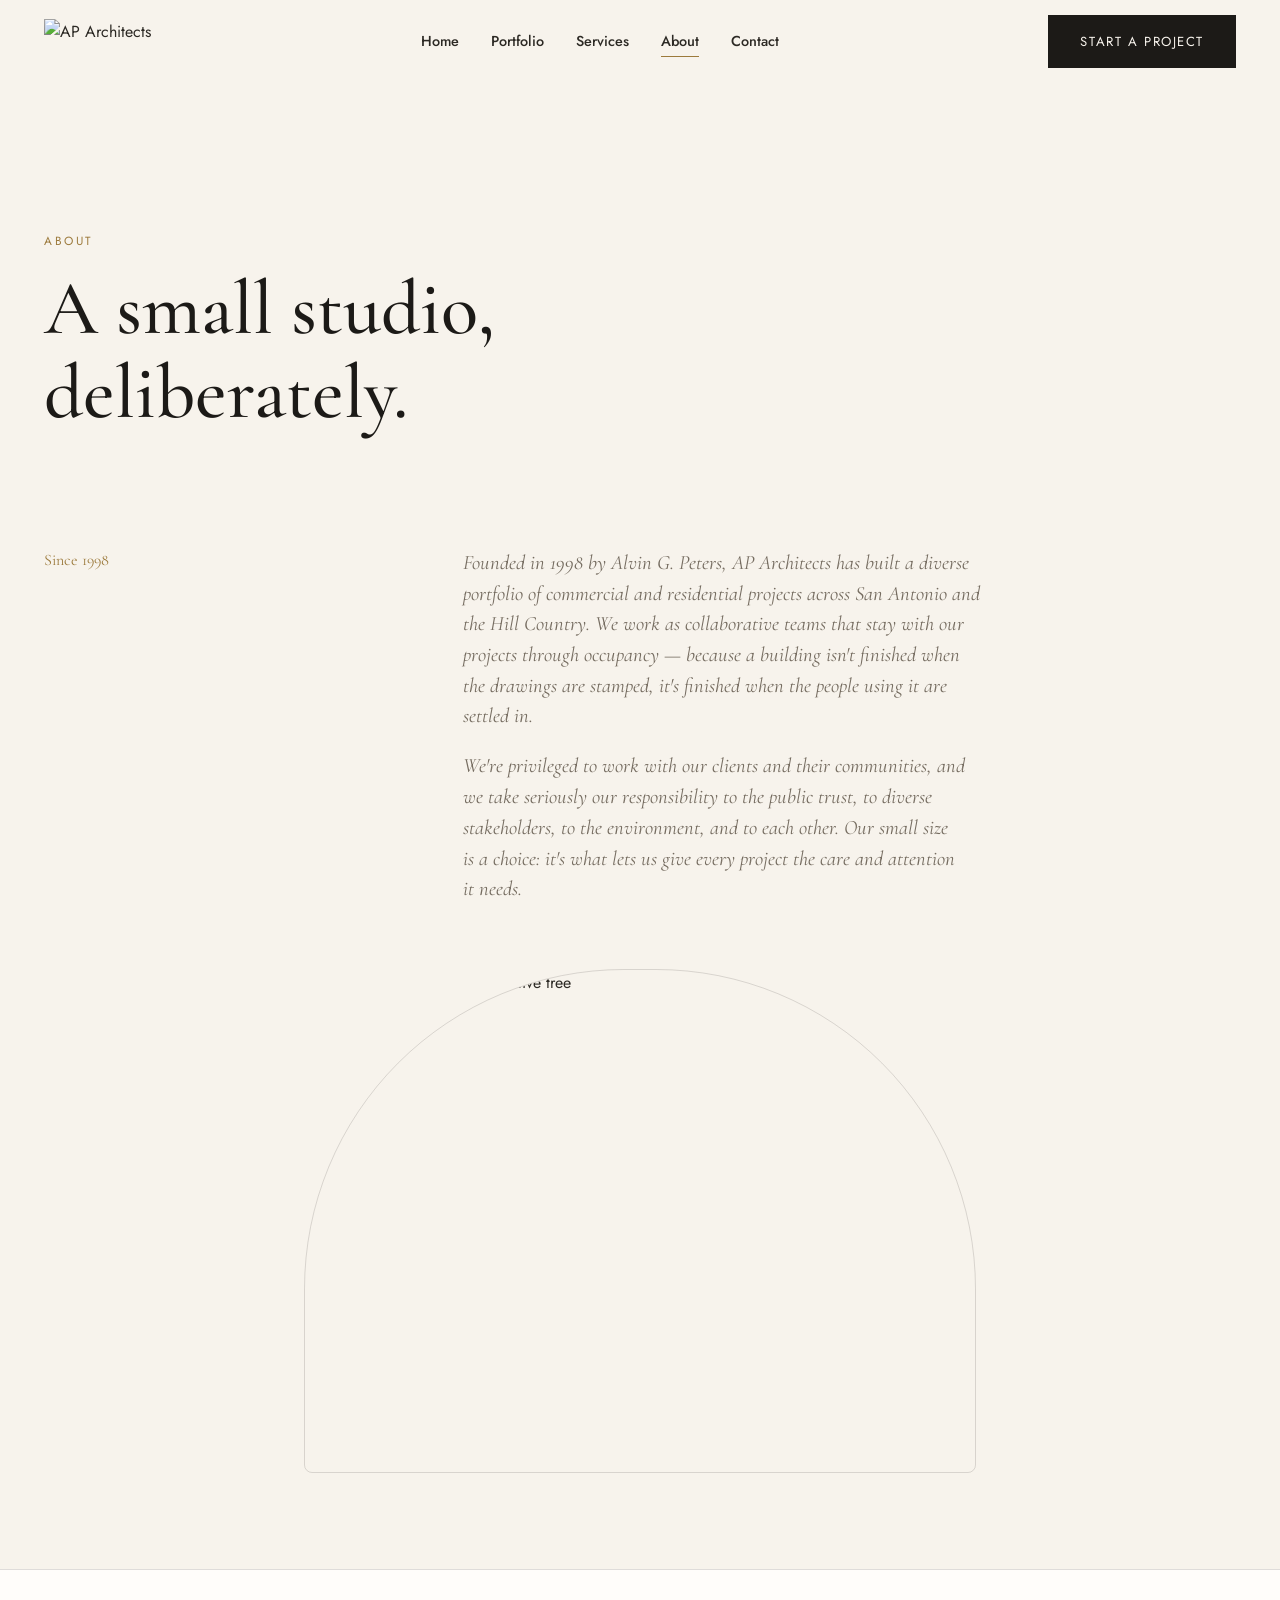
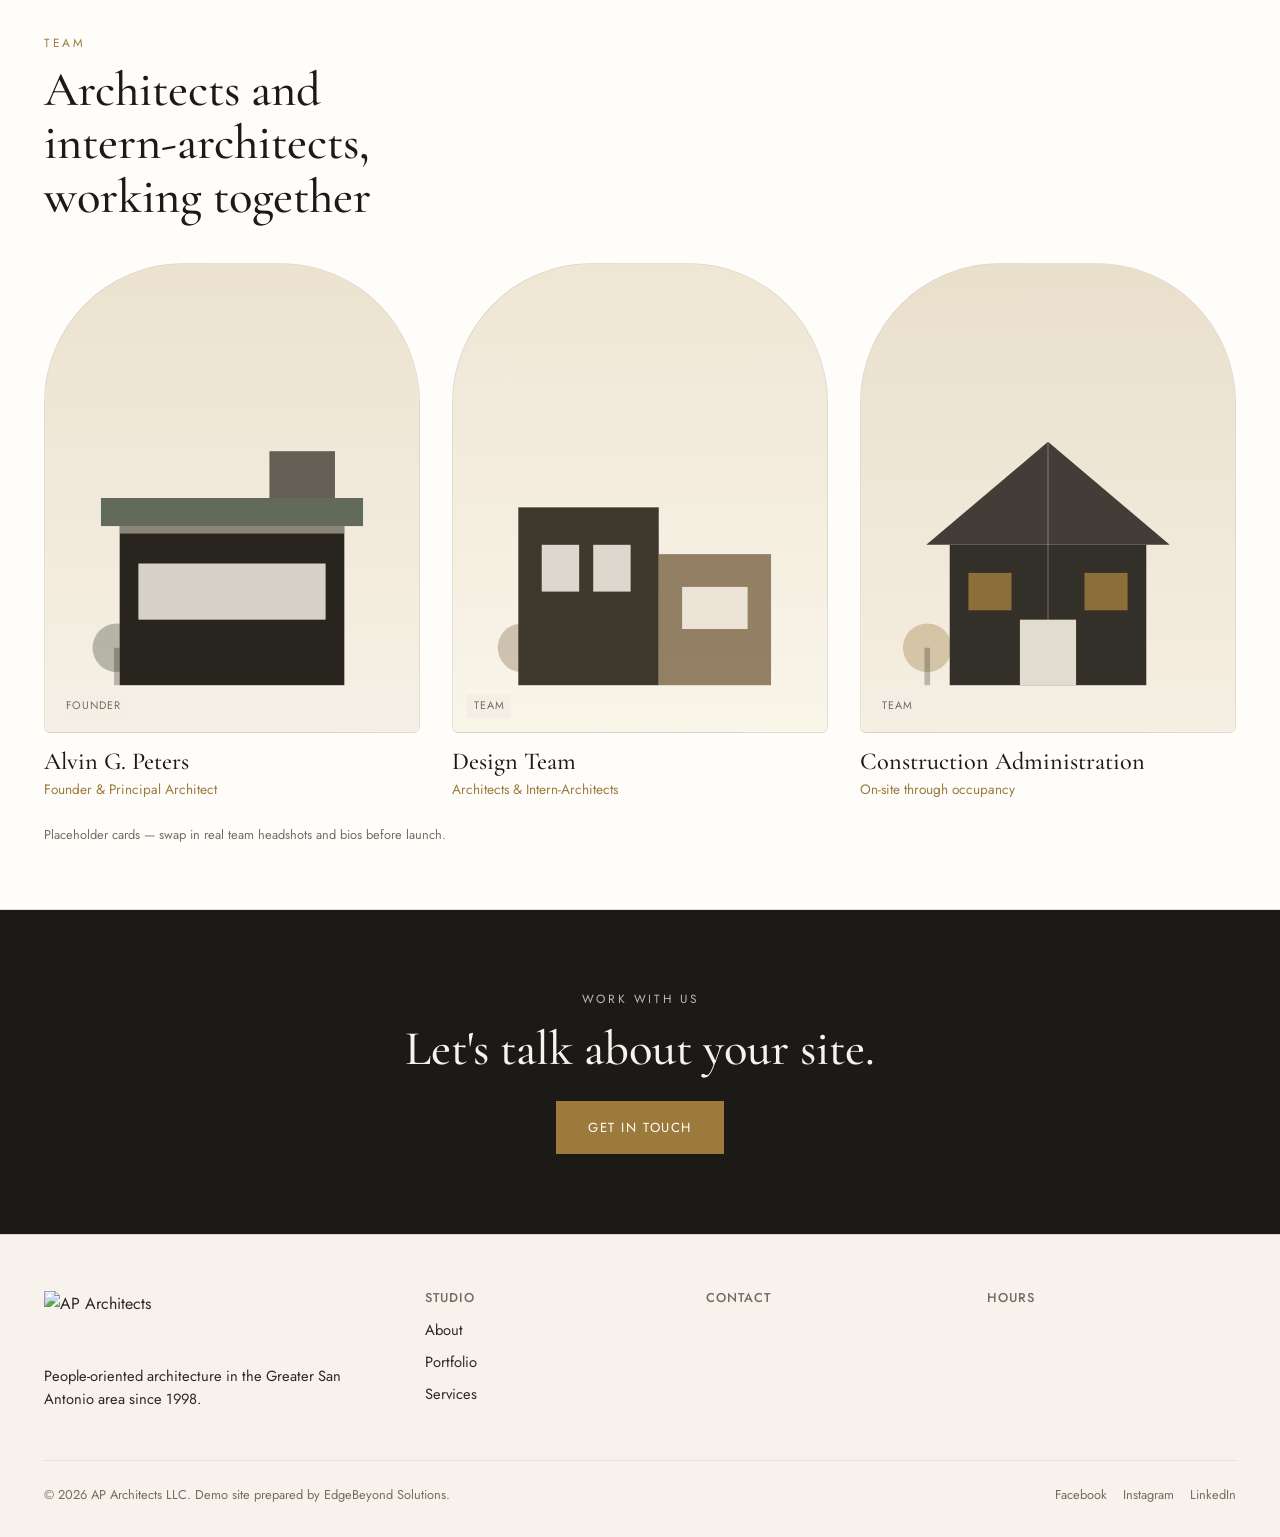
==== about.html @ 7e01f6bd "Add files via upload" ====
<!doctype html>
<html lang="en">
<head>
<meta charset="utf-8">
<title>About | AP Architects</title>
<meta name="description" content="Founded in 1998 by Alvin G. Peters, AP Architects is a small, people-oriented architecture firm serving San Antonio and the Texas Hill Country.">
<meta name="viewport" content="width=device-width, initial-scale=1">
<link rel="canonical" href="https://aparchitects-demo.example/about.html">
<meta property="og:type" content="website">
<meta property="og:site_name" content="AP Architects">
<meta property="og:title" content="About | AP Architects">
<meta property="og:description" content="Founded in 1998 by Alvin G. Peters — a small, people-oriented architecture firm in San Antonio, TX.">
<meta property="og:image" content="assets/img/og-cover.webp">
<meta name="twitter:card" content="summary_large_image">
<meta name="robots" content="index, follow, max-image-preview:large">
<link rel="icon" href="assets/favicon-32.png" type="image/png">
<link rel="manifest" href="assets/site.webmanifest">
<link rel="preconnect" href="https://fonts.googleapis.com">
<link rel="preconnect" href="https://fonts.gstatic.com" crossorigin>
<link rel="stylesheet" href="https://fonts.googleapis.com/css2?family=Cormorant+Garamond:ital,wght@0,400;0,500;0,600;1,400;1,500&family=Jost:wght@300;400;500&display=swap">
<link rel="stylesheet" href="styles.css?v=20260827">
</head>
<body>
<a class="skip-link" href="#main">Skip to content</a>

<header class="nav">
  <div class="container">
    <a class="nav-brand" href="index.html"><img src="assets/img/logo-nav.webp" alt="AP Architects" class="brand-logo"></a>
    <nav class="nav-links" aria-label="Primary">
      <a href="index.html">Home</a>
      <a href="portfolio.html">Portfolio</a>
      <a href="services.html">Services</a>
      <a href="about.html" aria-current="page">About</a>
      <a href="contact.html">Contact</a>
    </nav>
    <a class="btn btn-primary nav-cta" href="contact.html">Start a project</a>
    <button class="nav-toggle" aria-label="Menu" aria-expanded="false"><span></span><span></span><span></span></button>
  </div>
</header>
<div class="mobile-menu">
  <a href="index.html">Home</a>
  <a href="portfolio.html">Portfolio</a>
  <a href="services.html">Services</a>
  <a href="about.html">About</a>
  <a href="contact.html">Contact</a>
</div>

<main id="main">
  <section class="page-header">
    <div class="container">
      <p class="eyebrow reveal">About</p>
      <h1 class="reveal" style="margin-top:.6rem; max-width:18ch;">A small studio, deliberately.</h1>
    </div>
  </section>

  <section class="section-tight">
    <div class="container">
      <div class="manifesto">
        <p class="manifesto-num reveal">Since 1998</p>
        <div class="reveal">
          <p class="lede">Founded in 1998 by Alvin G. Peters, AP Architects has built a diverse portfolio of commercial and residential projects across San Antonio and the Hill Country. We work as collaborative teams that stay with our projects through occupancy — because a building isn't finished when the drawings are stamped, it's finished when the people using it are settled in.</p>
          <p class="lede" style="margin-top:1.2rem;">We're privileged to work with our clients and their communities, and we take seriously our responsibility to the public trust, to diverse stakeholders, to the environment, and to each other. Our small size is a choice: it's what lets us give every project the care and attention it needs.</p>
        </div>
      </div>
    </div>
  </section>

  <section class="arch-band reveal">
    <img src="assets/img/photos/olive-window.webp" alt="Arched window framing an olive tree" loading="lazy">
  </section>

  <section class="section-tight" style="background:var(--paper); border-top:1px solid var(--line); border-bottom:1px solid var(--line);">
    <div class="container">
      <p class="eyebrow reveal">Team</p>
      <h2 class="reveal" style="margin-top:.6rem; margin-bottom:2.5rem; max-width:20ch;">Architects and intern-architects, working together</h2>
      <div class="team-grid">
        <div class="team-card reveal">
          <div class="art-block" data-art="1" data-art-tag="Founder"></div>
          <h3>Alvin G. Peters</h3>
          <p class="role">Founder &amp; Principal Architect</p>
        </div>
        <div class="team-card reveal">
          <div class="art-block" data-art="2" data-art-tag="Team"></div>
          <h3>Design Team</h3>
          <p class="role">Architects &amp; Intern-Architects</p>
        </div>
        <div class="team-card reveal">
          <div class="art-block" data-art="3" data-art-tag="Team"></div>
          <h3>Construction Administration</h3>
          <p class="role">On-site through occupancy</p>
        </div>
      </div>
      <p class="form-note" style="margin-top:1.5rem;">Placeholder cards — swap in real team headshots and bios before launch.</p>
    </div>
  </section>

  <section class="cta-band">
    <div class="container">
      <p class="eyebrow reveal" style="color:var(--bg); opacity:.75;">Work with us</p>
      <h2 class="reveal" style="margin:.8rem auto 1.6rem; max-width:22ch;">Let's talk about your site.</h2>
      <a class="btn btn-primary reveal" href="contact.html">Get in touch</a>
    </div>
  </section>
</main>

<footer class="footer">
  <div class="container">
    <div class="footer-grid">
      <div class="footer-col">
        <div class="footer-brand"><img src="assets/img/logo.webp" alt="AP Architects" class="footer-logo"></div>
        <p>People-oriented architecture in the Greater San Antonio area since 1998.</p>
      </div>
      <div class="footer-col">
        <h4>Studio</h4>
        <a href="about.html">About</a>
        <a href="portfolio.html">Portfolio</a>
        <a href="services.html">Services</a>
      </div>
      <div class="footer-col">
        <h4>Contact</h4>
        <a data-brand-phone href="tel:"></a>
        <a data-brand-email href="mailto:"></a>
        <p data-brand-address></p>
      </div>
      <div class="footer-col">
        <h4>Hours</h4>
        <p data-brand-hours></p>
      </div>
    </div>
    <div class="footer-bottom">
      <span>© 2026 AP Architects LLC. Demo site prepared by EdgeBeyond Solutions.</span>
      <div class="footer-social">
        <a href="https://www.facebook.com/profile.php?id=61563874262876" target="_blank" rel="noopener">Facebook</a>
        <a href="https://www.instagram.com/ap_architects_sa/" target="_blank" rel="noopener">Instagram</a>
        <a href="https://www.linkedin.com/in/alvinpeters/" target="_blank" rel="noopener">LinkedIn</a>
      </div>
    </div>
  </div>
</footer>

<script defer src="lib/gsap.min.js"></script>
<script defer src="lib/ScrollTrigger.min.js"></script>
<script defer src="lib/manifest.js"></script>
<script defer src="main.js?v=20260827"></script>
</body>
</html>
---- styles.css ----
/* =============================================================
   AP Architects — styles.css
   Archetype: Editorial Light Cream (adapted for architecture)
   1. Tokens
   ============================================================= */
:root {
  --bg:        #f7f3ec;
  --bg-2:      #ece3d3;
  --paper:     #fffdfa;
  --ink:       #1c1a17;
  --ink-soft:  #2c2924;
  --ink-mute:  #756c60;
  --accent:    #9c7a3c;
  --accent-2:  #3f4a3a;
  --line:      rgba(28,26,23,0.14);
  --line-soft: rgba(28,26,23,0.08);

  --serif: "Cormorant Garamond", "Times New Roman", serif;
  --sans:  "Jost", -apple-system, BlinkMacSystemFont, sans-serif;

  --ease-out: cubic-bezier(0.16, 1, 0.3, 1);
  --ease-soft: cubic-bezier(0.25, 0.46, 0.45, 0.94);

  --nav-h: 84px;
  --container: 1240px;
}

/* =============================================================
   2. Reset & base
   ============================================================= */
*, *::before, *::after { box-sizing: border-box; margin: 0; }
html { -webkit-text-size-adjust: 100%; tab-size: 2; scroll-behavior: smooth; }
body {
  font-family: var(--sans);
  font-size: 16px;
  line-height: 1.6;
  color: var(--ink-soft);
  background: var(--bg);
  -webkit-font-smoothing: antialiased;
  text-rendering: optimizeLegibility;
  overflow-x: clip;
  overscroll-behavior-y: none;
}
img, svg, video { display: block; max-width: 100%; }
img { height: auto; }
button { font: inherit; color: inherit; cursor: pointer; border: 0; background: none; }
a { color: inherit; text-decoration: none; }
p { text-wrap: pretty; }
h1, h2, h3, h4 { font-family: var(--serif); text-wrap: balance; line-height: 1.1; letter-spacing: 0; color: var(--ink); font-weight: 500; }
ul { list-style: none; padding: 0; }
::selection { background: var(--accent); color: #fff; }
:focus-visible { outline: 2px solid var(--accent); outline-offset: 3px; border-radius: 4px; }

.skip-link {
  position: fixed; top: -100px; left: 1rem;
  padding: .6rem 1rem; background: var(--ink); color: var(--bg);
  z-index: 9999; border-radius: 4px; font-weight: 500;
}
.skip-link:focus { top: 1rem; }

/* =============================================================
   3. Utilities
   ============================================================= */
.container { max-width: var(--container); margin-inline: auto; padding-inline: 24px; }
.sr-only { position: absolute; width: 1px; height: 1px; overflow: hidden; clip: rect(0,0,0,0); }
.eyebrow { font-family: var(--sans); font-size: .74rem; letter-spacing: .22em; text-transform: uppercase; color: var(--accent); font-weight: 400; }
.section { padding: 96px 0; }
.section-tight { padding: 64px 0; }
.divider { height: 1px; background: var(--line); border: 0; }
em { font-style: italic; color: var(--accent); }

.reveal { opacity: 0; transform: translateY(28px); transition: opacity .8s var(--ease-out), transform .8s var(--ease-out); }
.reveal.is-visible { opacity: 1; transform: none; }
.reveal[data-split] { opacity: 1; transform: none; }

/* =============================================================
   4. Typography scale
   ============================================================= */
h1 { font-size: clamp(2.6rem, 6vw, 5rem); font-weight: 500; }
h2 { font-size: clamp(2rem, 3.8vw, 3.2rem); font-weight: 500; }
h3 { font-size: clamp(1.3rem, 1.9vw, 1.7rem); font-weight: 500; }
.lede { font-family: var(--serif); font-size: clamp(1.15rem, 1.6vw, 1.4rem); font-style: italic; color: var(--ink-mute); max-width: 58ch; line-height: 1.5; }

/* =============================================================
   5. Components
   ============================================================= */
.btn {
  display: inline-flex; align-items: center; gap: .5em;
  padding: 1rem 2rem; border-radius: 0;
  font-size: .82rem; font-weight: 400; letter-spacing: .12em; text-transform: uppercase;
  transition: transform .4s var(--ease-out), background .4s var(--ease-out), color .4s var(--ease-out), border-color .4s var(--ease-out);
}
.btn-primary { background: var(--ink); color: var(--bg); }
.btn-primary:hover { background: var(--accent); transform: translateY(-2px); }
.btn-outline { border: 1px solid var(--ink); color: var(--ink); }
.btn-outline:hover { background: var(--ink); color: var(--bg); transform: translateY(-2px); }

.card {
  background: var(--paper);
  border: 1px solid var(--line-soft);
  transition: transform .5s var(--ease-out), box-shadow .5s var(--ease-out);
}
.card:hover { transform: translateY(-6px); box-shadow: 0 24px 48px -24px rgba(26,26,26,0.28); }

/* Architectural line-art placeholder blocks (stand-in for project photography) */
.art-block {
  position: relative;
  aspect-ratio: var(--ar, 4/5);
  background: linear-gradient(150deg, var(--bg-2), var(--bg));
  overflow: hidden;
  border: 1px solid var(--line-soft);
  border-radius: 140px 140px 6px 6px;
}
.art-block svg { transition: transform .6s var(--ease-out); }
.art-block img { width: 100%; height: 100%; object-fit: cover; display: block; transition: transform .6s var(--ease-out); }
.bento-item:hover .art-block svg, .bento-item:hover .art-block img,
.team-card:hover .art-block svg, .team-card:hover .art-block img { transform: scale(1.04); }
.art-block svg { position: absolute; inset: 0; width: 100%; height: 100%; }
.art-block .art-tag {
  position: absolute; left: 14px; bottom: 14px;
  font-size: .68rem; letter-spacing: .1em; text-transform: uppercase;
  color: var(--ink-mute); background: rgba(244,239,230,.85);
  padding: .3em .6em;
}

/* =============================================================
   6. Navigation
   ============================================================= */
.nav {
  position: sticky; top: 0; z-index: 500;
  height: var(--nav-h);
  display: flex; align-items: center;
  background: rgba(244,239,230,0);
  border-bottom: 1px solid transparent;
  transition: background .4s var(--ease-out), border-color .4s var(--ease-out);
}
.nav.is-solid { background: rgba(244,239,230,.94); backdrop-filter: blur(6px); border-color: var(--line); }
.nav .container { display: flex; align-items: center; justify-content: space-between; width: 100%; }
.nav-brand { display: inline-flex; align-items: center; }
.brand-logo { height: 46px; width: auto; }
.nav-brand span { color: var(--accent); }
.nav-links { display: none; gap: 2rem; }
.nav-links a { font-size: .9rem; font-weight: 500; position: relative; padding-block: .3em; }
.nav-links a::after {
  content: ""; position: absolute; left: 0; right: 0; bottom: 0; height: 1px;
  background: var(--accent); transform: scaleX(0); transform-origin: left;
  transition: transform .35s var(--ease-out);
}
.nav-links a:hover::after, .nav-links a[aria-current="page"]::after { transform: scaleX(1); }
.nav-cta { display: none; }
.nav-toggle {
  display: flex; flex-direction: column; gap: 5px; padding: .5rem;
}
.nav-toggle span { width: 22px; height: 2px; background: var(--ink); transition: transform .3s var(--ease-out), opacity .3s; }
.nav-toggle[aria-expanded="true"] span:nth-child(1) { transform: translateY(7px) rotate(45deg); }
.nav-toggle[aria-expanded="true"] span:nth-child(2) { opacity: 0; }
.nav-toggle[aria-expanded="true"] span:nth-child(3) { transform: translateY(-7px) rotate(-45deg); }

.mobile-menu {
  position: fixed; inset: var(--nav-h) 0 0 0; z-index: 400;
  background: var(--bg); padding: 2rem 24px;
  display: flex; flex-direction: column; gap: 1.4rem;
  transform: translateY(-8px); opacity: 0; pointer-events: none;
  transition: opacity .35s var(--ease-out), transform .35s var(--ease-out);
}
.mobile-menu.is-open { opacity: 1; transform: none; pointer-events: auto; }
.mobile-menu a { font-family: var(--serif); font-size: 1.6rem; }

/* =============================================================
   7. Hero
   ============================================================= */
.hero {
  padding-top: calc(var(--nav-h) + 56px);
  padding-bottom: 72px;
}
.hero-grid {
  display: grid; gap: 2.5rem; align-items: end;
}
.hero-kicker { margin-bottom: 1rem; }
.hero-title { margin-bottom: 1.2rem; }
.hero-sub { margin-bottom: 1.8rem; }
.hero-actions { display: flex; gap: 1rem; flex-wrap: wrap; }
.hero-art { margin-top: 2.5rem; }
.hero-art .art-block { border-radius: 260px 260px 8px 8px; }
@media (min-width: 720px) {
  .hero-art .art-block { border-radius: 320px 320px 12px 12px; }
}

.hero-stats {
  display: grid; grid-template-columns: repeat(3, 1fr); gap: 1.5rem;
  margin-top: 3rem; padding-top: 2rem; border-top: 1px solid var(--line);
}
.hero-stats .stat-num { font-family: var(--serif); font-size: clamp(1.6rem, 3vw, 2.2rem); color: var(--ink); }
.hero-stats .stat-label { font-size: .8rem; color: var(--ink-mute); letter-spacing: .03em; }

/* =============================================================
   8. Manifesto / About strip
   ============================================================= */
.manifesto { display: grid; gap: 2rem; }
.manifesto-num { font-family: var(--serif); font-size: 1rem; color: var(--accent); }

/* =============================================================
   9. Portfolio bento grid
   ============================================================= */
.bento {
  display: grid; grid-template-columns: repeat(2, 1fr); gap: 1.25rem;
}
.bento-item { grid-column: span 2; }
.bento-item h3 { margin-top: 1rem; }
.bento-item .cat { font-size: .78rem; color: var(--accent); text-transform: uppercase; letter-spacing: .08em; }
.bento-item p.blurb { margin-top: .4rem; color: var(--ink-mute); font-size: .94rem; }

/* =============================================================
   10. Services grid
   ============================================================= */
.services-grid { display: grid; gap: 1.5rem; grid-template-columns: 1fr; }
.service-card { padding: 2rem; }
.service-card .num { font-family: var(--serif); color: var(--accent); font-size: 1rem; margin-bottom: .8rem; display: block; }

/* =============================================================
   11. Testimonials
   ============================================================= */
.testimonial { display: grid; gap: 1.5rem; padding: 3rem 0; }
.testimonial blockquote { font-family: var(--serif); font-size: clamp(1.3rem, 2.4vw, 1.9rem); font-style: italic; color: var(--ink); }
.testimonial cite { display: block; margin-top: 1rem; font-style: normal; font-size: .85rem; color: var(--ink-mute); }

/* =============================================================
   12. CTA / Footer
   ============================================================= */
.cta-band {
  background: var(--ink); color: var(--bg);
  padding: 80px 0; text-align: center;
}
.cta-band h2 { color: var(--bg); }
.cta-band .btn-primary { background: var(--accent); color: #fff; }
.cta-band .btn-primary:hover { background: #d97247; }

.footer { padding: 56px 0 32px; border-top: 1px solid var(--line); }
.footer-grid { display: grid; gap: 2rem; margin-bottom: 2.5rem; }
.footer-brand { margin-bottom: .6rem; }
.footer-logo { height: 64px; width: auto; }
.footer-col h4 { font-family: var(--sans); font-size: .8rem; text-transform: uppercase; letter-spacing: .08em; color: var(--ink-mute); margin-bottom: .9rem; }
.footer-col a, .footer-col p { font-size: .92rem; display: block; margin-bottom: .5rem; color: var(--ink-soft); }
.footer-col a:hover { color: var(--accent); }
.footer-bottom { display: flex; flex-wrap: wrap; gap: 1rem; justify-content: space-between; font-size: .8rem; color: var(--ink-mute); padding-top: 1.5rem; border-top: 1px solid var(--line-soft); }
.footer-social { display: flex; gap: 1rem; }

/* =============================================================
   13. Contact / Forms
   ============================================================= */
.contact-grid { display: grid; gap: 3rem; }
.form-field { margin-bottom: 1.3rem; }
.form-field label { display: block; font-size: .8rem; letter-spacing: .04em; text-transform: uppercase; color: var(--ink-mute); margin-bottom: .5rem; }
.form-field input, .form-field textarea, .form-field select {
  width: 100%; padding: .85rem 1rem; font-family: var(--sans); font-size: 1rem;
  background: var(--paper); border: 1px solid var(--line); border-radius: 2px;
  transition: border-color .3s var(--ease-out);
}
.form-field input:focus, .form-field textarea:focus, .form-field select:focus { border-color: var(--accent); }
.form-field textarea { min-height: 140px; resize: vertical; }
.form-note { font-size: .8rem; color: var(--ink-mute); margin-top: .8rem; }
.form-status { font-size: .88rem; margin-top: 1rem; }
.form-status.is-success { color: var(--accent-2); }
.form-status.is-error { color: var(--accent); }

.contact-info-item { margin-bottom: 1.8rem; }
.contact-info-item h4 { font-size: .78rem; text-transform: uppercase; letter-spacing: .08em; color: var(--ink-mute); font-family: var(--sans); margin-bottom: .4rem; }
.contact-info-item p, .contact-info-item a { font-size: 1.02rem; }

.map-wrap { aspect-ratio: 16/9; border: 1px solid var(--line); margin-top: 2rem; overflow: hidden; }
.map-wrap iframe { width: 100%; height: 100%; border: 0; }

/* Page header (interior pages) */
.page-header { padding: calc(var(--nav-h) + 64px) 0 48px; }
.page-header .eyebrow { margin-bottom: 1rem; }

/* Filter tabs (portfolio page) */
.filter-tabs { display: flex; flex-wrap: wrap; gap: .6rem; margin-bottom: 2.5rem; }
.filter-tab {
  padding: .5rem 1.1rem; border: 1px solid var(--line); font-size: .85rem; font-weight: 500;
  transition: background .3s var(--ease-out), color .3s var(--ease-out), border-color .3s var(--ease-out);
}
.filter-tab.is-active, .filter-tab:hover { background: var(--ink); color: var(--bg); border-color: var(--ink); }

/* Arched image band — echoes the arch motif from mood reference */
.arch-band {
  max-width: 720px; margin: 0 auto; padding: 0 24px 96px;
}
.arch-band img {
  width: 100%; aspect-ratio: 3/4; object-fit: cover;
  border-radius: 260px 260px 8px 8px;
  border: 1px solid var(--line);
}
@media (min-width: 720px) {
  .arch-band img { aspect-ratio: 4/3; border-radius: 320px 320px 8px 8px; }
}
.team-grid { display: grid; gap: 2rem; grid-template-columns: 1fr; }
.team-card .art-block { --ar: 4/5; margin-bottom: 1rem; }
.team-card h3 { margin-bottom: .2rem; }
.team-card .role { font-size: .85rem; color: var(--accent); }

/* =============================================================
   14. Responsive
   ============================================================= */
@media (min-width: 540px) {
  .services-grid { grid-template-columns: repeat(2, 1fr); }
  .team-grid { grid-template-columns: repeat(2, 1fr); }
}
@media (min-width: 720px) {
  .hero-grid { grid-template-columns: 1.1fr .9fr; }
  .hero-art { margin-top: 0; }
  .bento-item.is-wide { grid-column: span 2; }
  .bento-item { grid-column: span 1; }
  .footer-grid { grid-template-columns: 1.4fr 1fr 1fr 1fr; }
  .contact-grid { grid-template-columns: 1fr 1fr; }
  .manifesto { grid-template-columns: .5fr 1fr; }
}
@media (min-width: 960px) {
  .nav-links { display: flex; }
  .nav-cta { display: inline-flex; }
  .nav-toggle { display: none; }
  .bento { grid-template-columns: repeat(4, 1fr); }
  .bento-item { grid-column: span 2; }
  .bento-item.is-wide { grid-column: span 4; }
  .services-grid { grid-template-columns: repeat(3, 1fr); }
  .team-grid { grid-template-columns: repeat(3, 1fr); }
}
@media (min-width: 1280px) {
  .hero-stats { max-width: 640px; }
}

/* =============================================================
   15. Reduced motion — only intrusive effects
   ============================================================= */
@media (prefers-reduced-motion: reduce) {
  html { scroll-behavior: auto; }
}
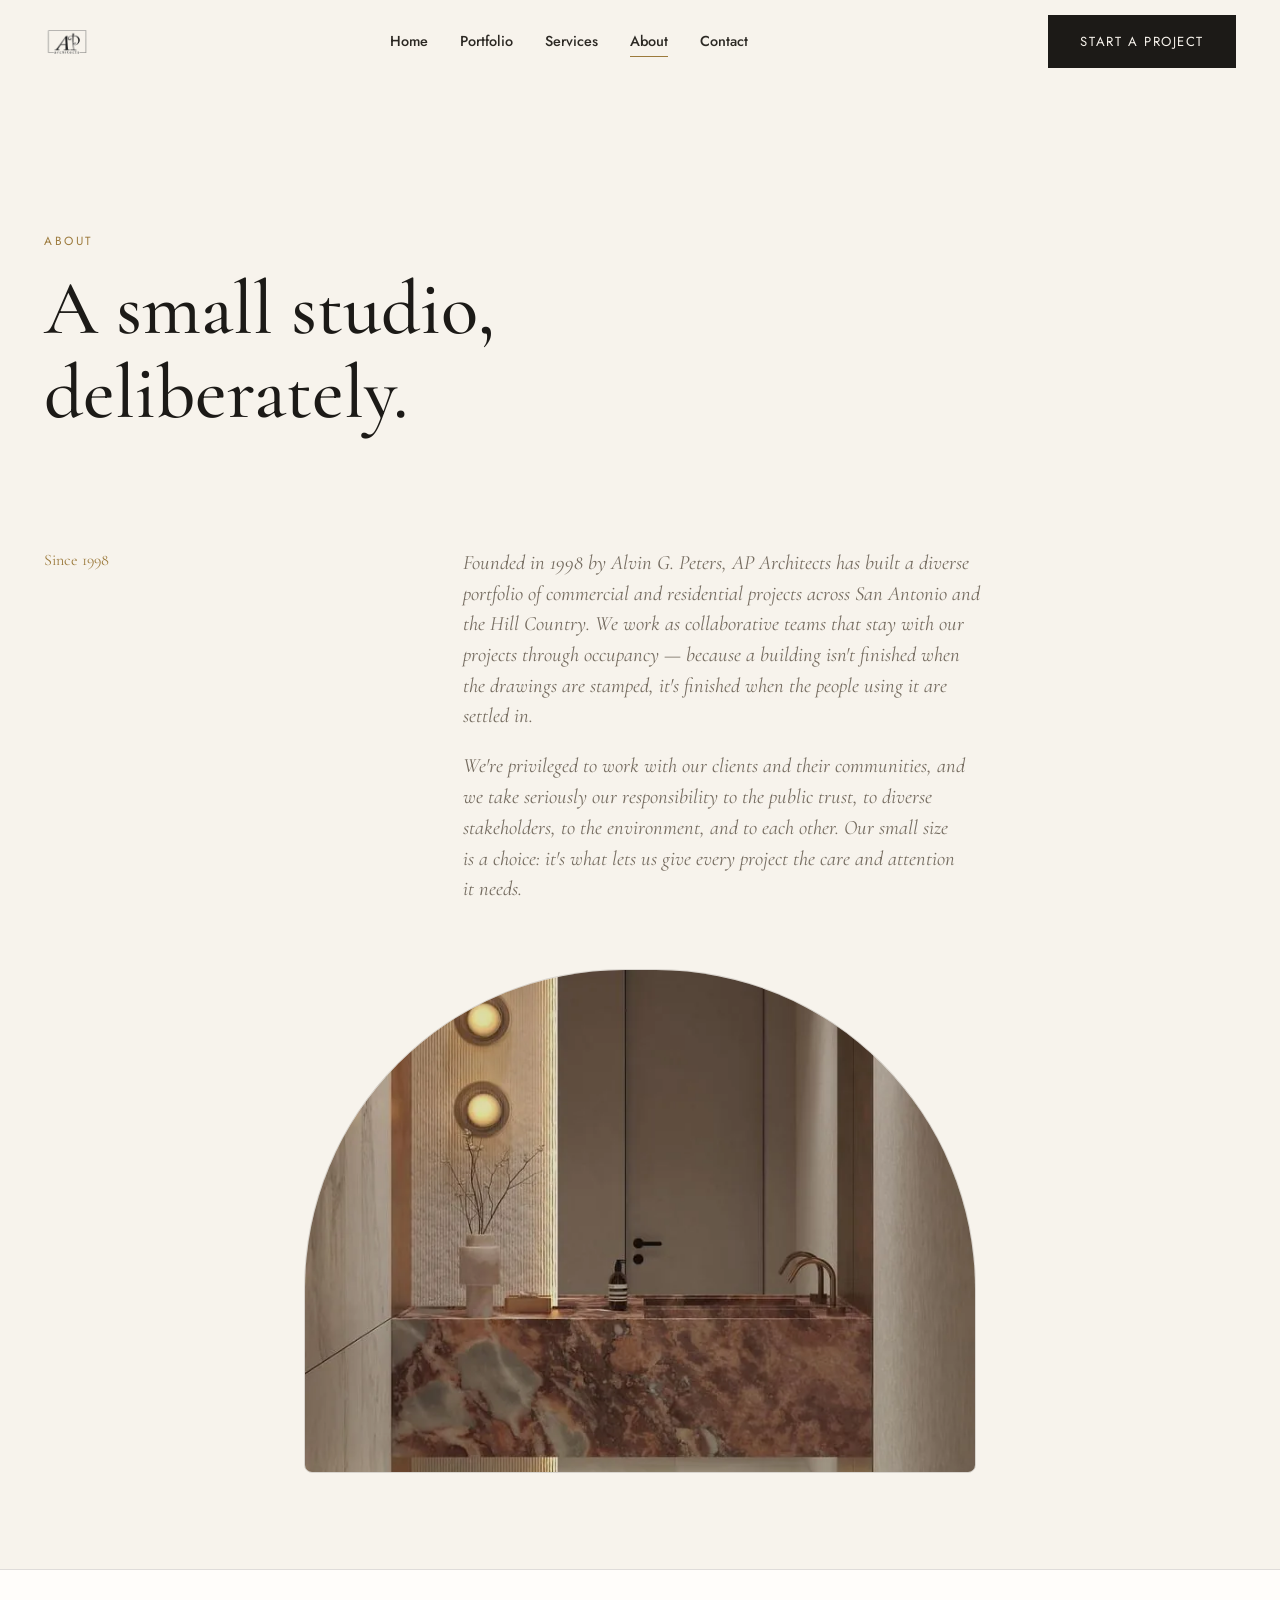
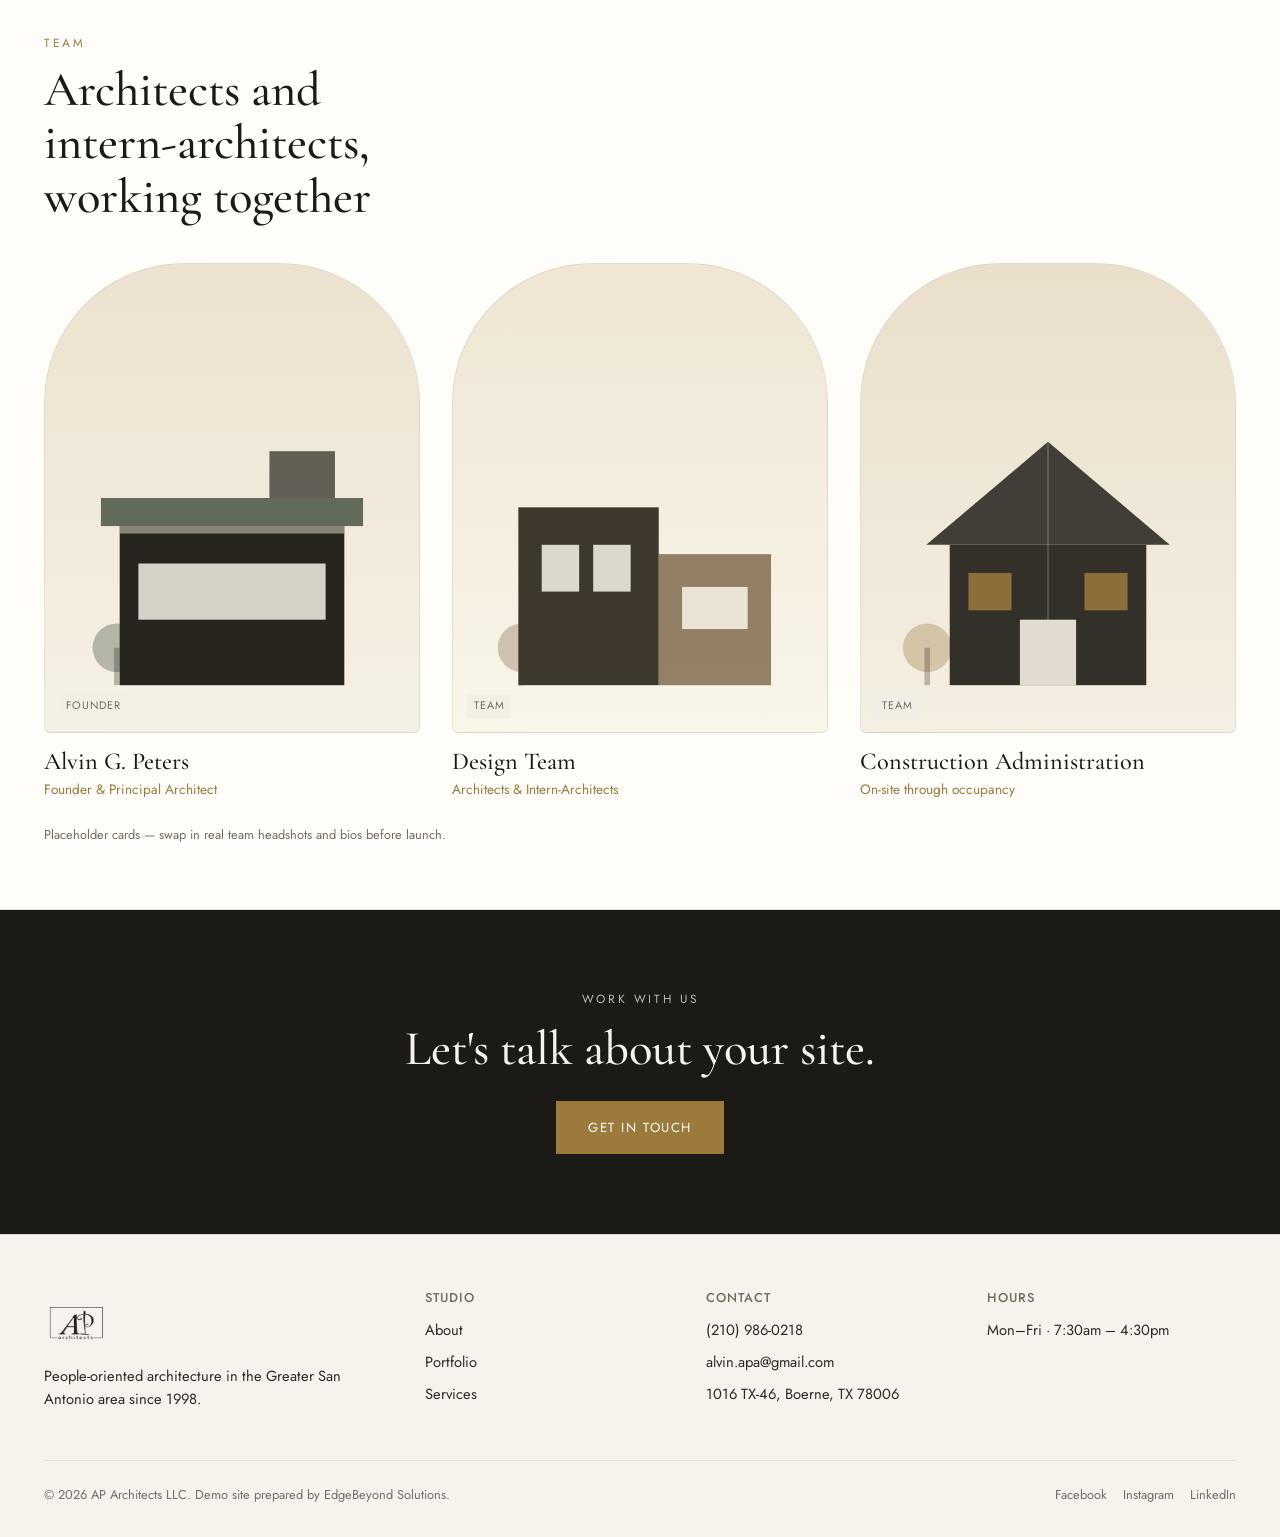
==== commit b4f240ae: "Add files via upload" ====
--- a/about.html
+++ b/about.html
@@ -10,11 +10,11 @@
 <meta property="og:site_name" content="AP Architects">
 <meta property="og:title" content="About | AP Architects">
 <meta property="og:description" content="Founded in 1998 by Alvin G. Peters — a small, people-oriented architecture firm in San Antonio, TX.">
-<meta property="og:image" content="assets/img/og-cover.webp">
+<meta property="og:image" content="og-cover.webp">
 <meta name="twitter:card" content="summary_large_image">
 <meta name="robots" content="index, follow, max-image-preview:large">
-<link rel="icon" href="assets/favicon-32.png" type="image/png">
-<link rel="manifest" href="assets/site.webmanifest">
+<link rel="icon" href="favicon-32.png" type="image/png">
+<link rel="manifest" href="site.webmanifest">
 <link rel="preconnect" href="https://fonts.googleapis.com">
 <link rel="preconnect" href="https://fonts.gstatic.com" crossorigin>
 <link rel="stylesheet" href="https://fonts.googleapis.com/css2?family=Cormorant+Garamond:ital,wght@0,400;0,500;0,600;1,400;1,500&family=Jost:wght@300;400;500&display=swap">
@@ -25,7 +25,7 @@
 
 <header class="nav">
   <div class="container">
-    <a class="nav-brand" href="index.html"><img src="assets/img/logo-nav.webp" alt="AP Architects" class="brand-logo"></a>
+    <a class="nav-brand" href="index.html"><img src="logo-nav.webp" alt="AP Architects" class="brand-logo"></a>
     <nav class="nav-links" aria-label="Primary">
       <a href="index.html">Home</a>
       <a href="portfolio.html">Portfolio</a>
@@ -66,7 +66,7 @@
   </section>
 
   <section class="arch-band reveal">
-    <img src="assets/img/photos/olive-window.webp" alt="Arched window framing an olive tree" loading="lazy">
+    <img src="olive-window.webp" alt="Arched window framing an olive tree" loading="lazy">
   </section>
 
   <section class="section-tight" style="background:var(--paper); border-top:1px solid var(--line); border-bottom:1px solid var(--line);">
@@ -107,7 +107,7 @@
   <div class="container">
     <div class="footer-grid">
       <div class="footer-col">
-        <div class="footer-brand"><img src="assets/img/logo.webp" alt="AP Architects" class="footer-logo"></div>
+        <div class="footer-brand"><img src="logo.webp" alt="AP Architects" class="footer-logo"></div>
         <p>People-oriented architecture in the Greater San Antonio area since 1998.</p>
       </div>
       <div class="footer-col">
@@ -138,9 +138,9 @@
   </div>
 </footer>
 
-<script defer src="lib/gsap.min.js"></script>
-<script defer src="lib/ScrollTrigger.min.js"></script>
-<script defer src="lib/manifest.js"></script>
+<script defer src="gsap.min.js"></script>
+<script defer src="ScrollTrigger.min.js"></script>
+<script defer src="manifest.js"></script>
 <script defer src="main.js?v=20260827"></script>
 </body>
 </html>
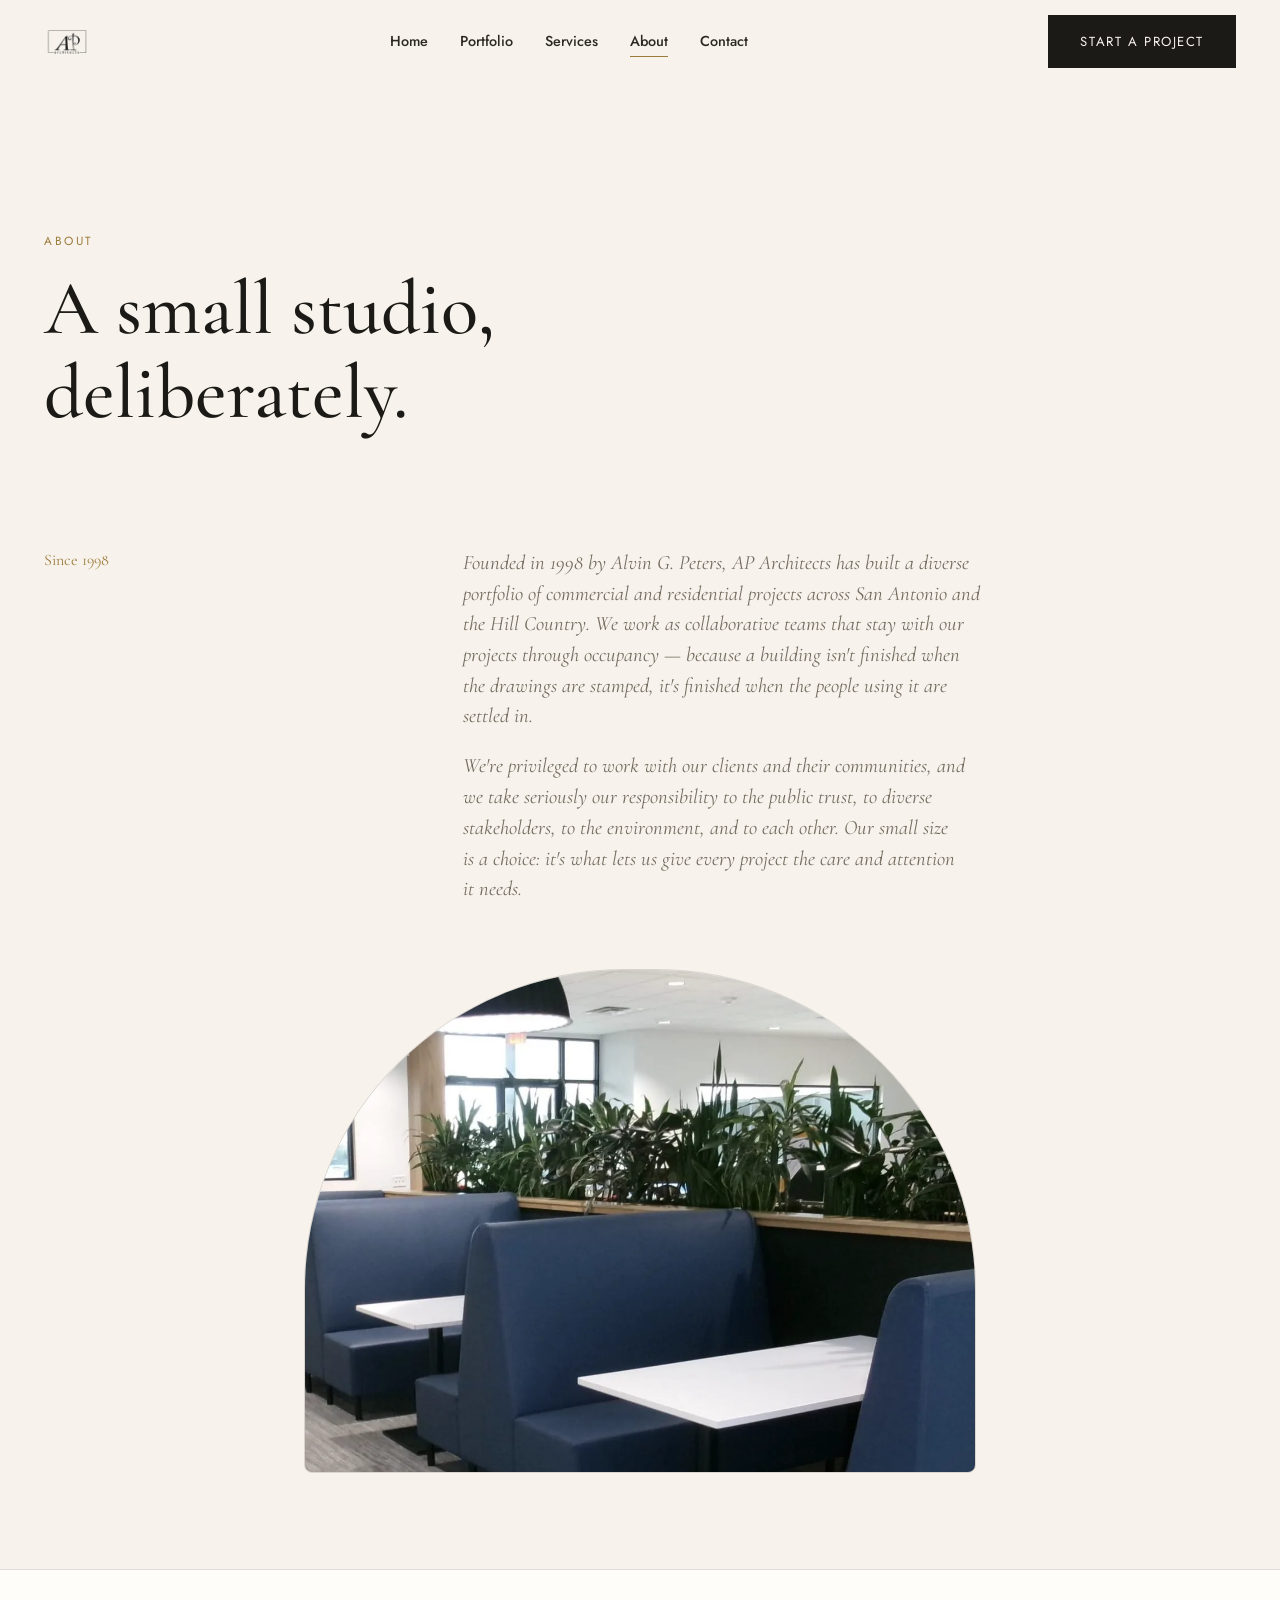
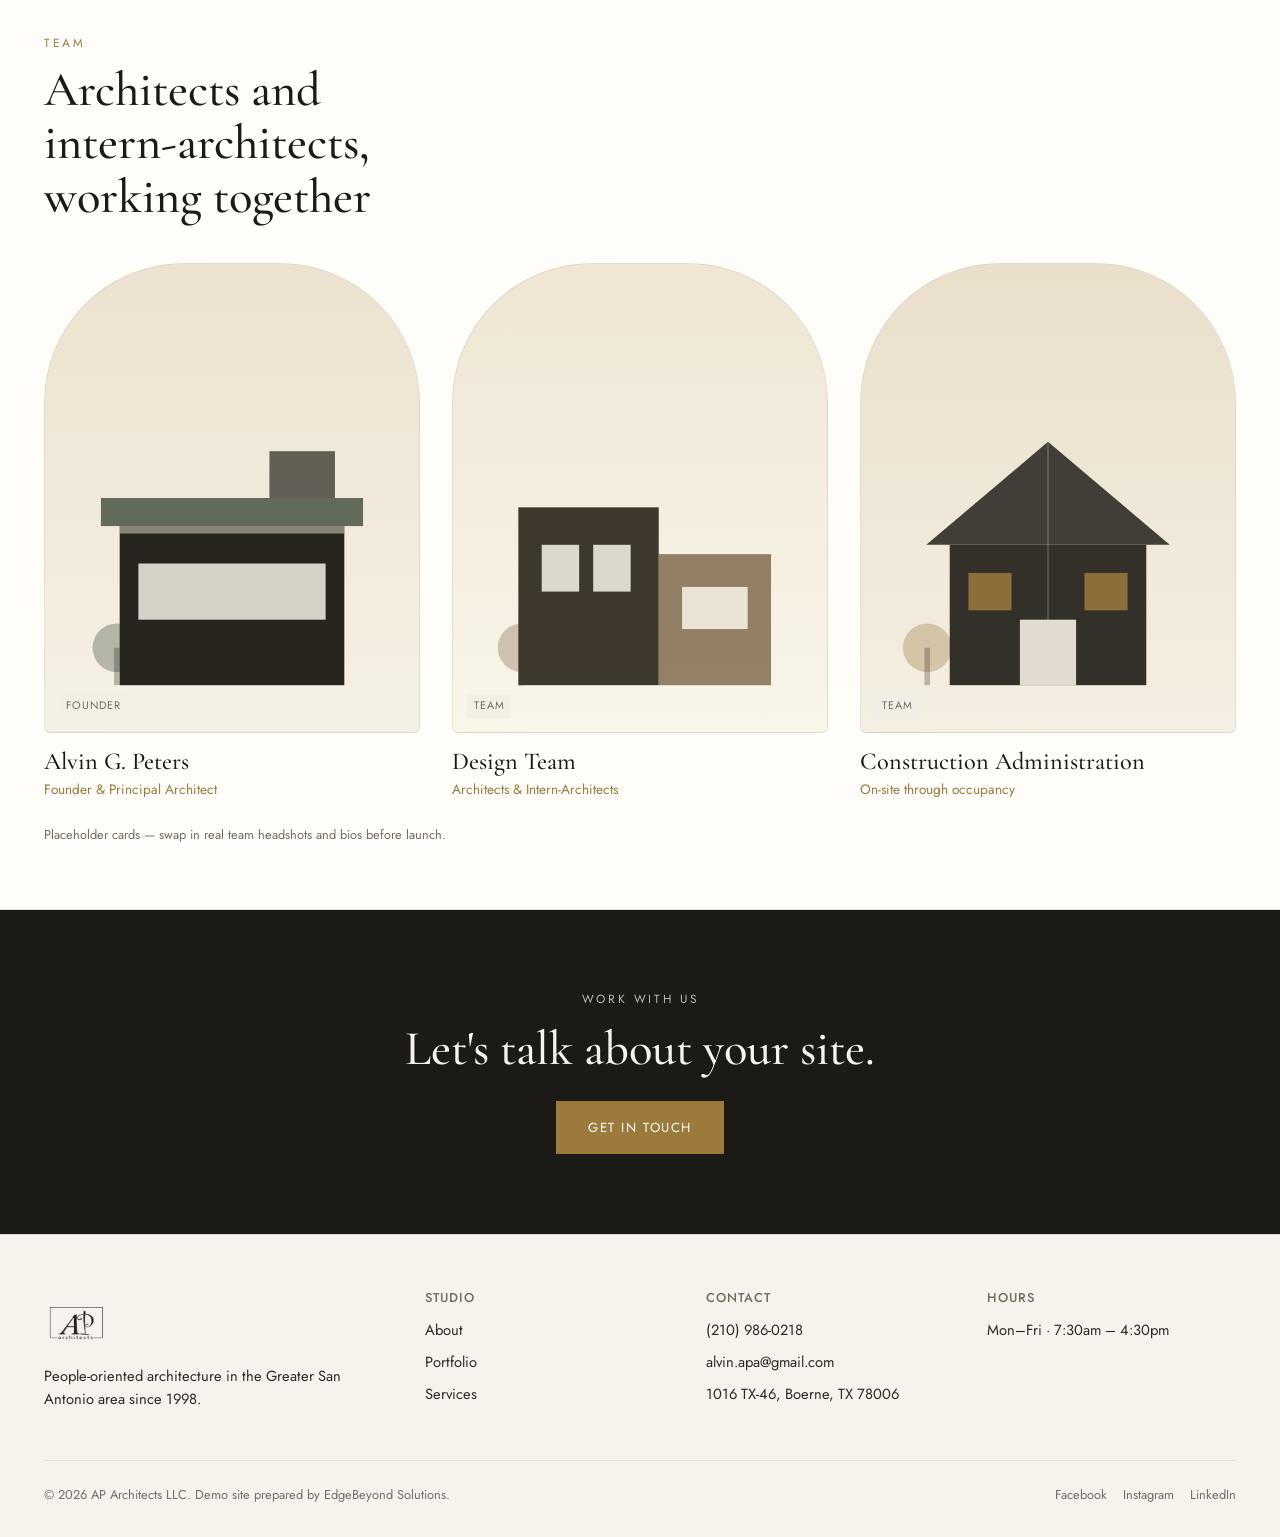
==== commit 3f3f5369: "Add files via upload" ====
--- a/about.html
+++ b/about.html
@@ -18,7 +18,7 @@
 <link rel="preconnect" href="https://fonts.googleapis.com">
 <link rel="preconnect" href="https://fonts.gstatic.com" crossorigin>
 <link rel="stylesheet" href="https://fonts.googleapis.com/css2?family=Cormorant+Garamond:ital,wght@0,400;0,500;0,600;1,400;1,500&family=Jost:wght@300;400;500&display=swap">
-<link rel="stylesheet" href="styles.css?v=20260827">
+<link rel="stylesheet" href="styles.css?v=20261027">
 </head>
 <body>
 <a class="skip-link" href="#main">Skip to content</a>
@@ -66,7 +66,7 @@
   </section>
 
   <section class="arch-band reveal">
-    <img src="olive-window.webp" alt="Arched window framing an olive tree" loading="lazy">
+    <img src="about-office-cafe.webp" alt="Blue booths, white tables, and a planter wall under black pendant lights in an office café" width="1200" height="1192" loading="lazy">
   </section>
 
   <section class="section-tight" style="background:var(--paper); border-top:1px solid var(--line); border-bottom:1px solid var(--line);">
@@ -141,6 +141,6 @@
 <script defer src="gsap.min.js"></script>
 <script defer src="ScrollTrigger.min.js"></script>
 <script defer src="manifest.js"></script>
-<script defer src="main.js?v=20260827"></script>
+<script defer src="main.js?v=20261027"></script>
 </body>
 </html>
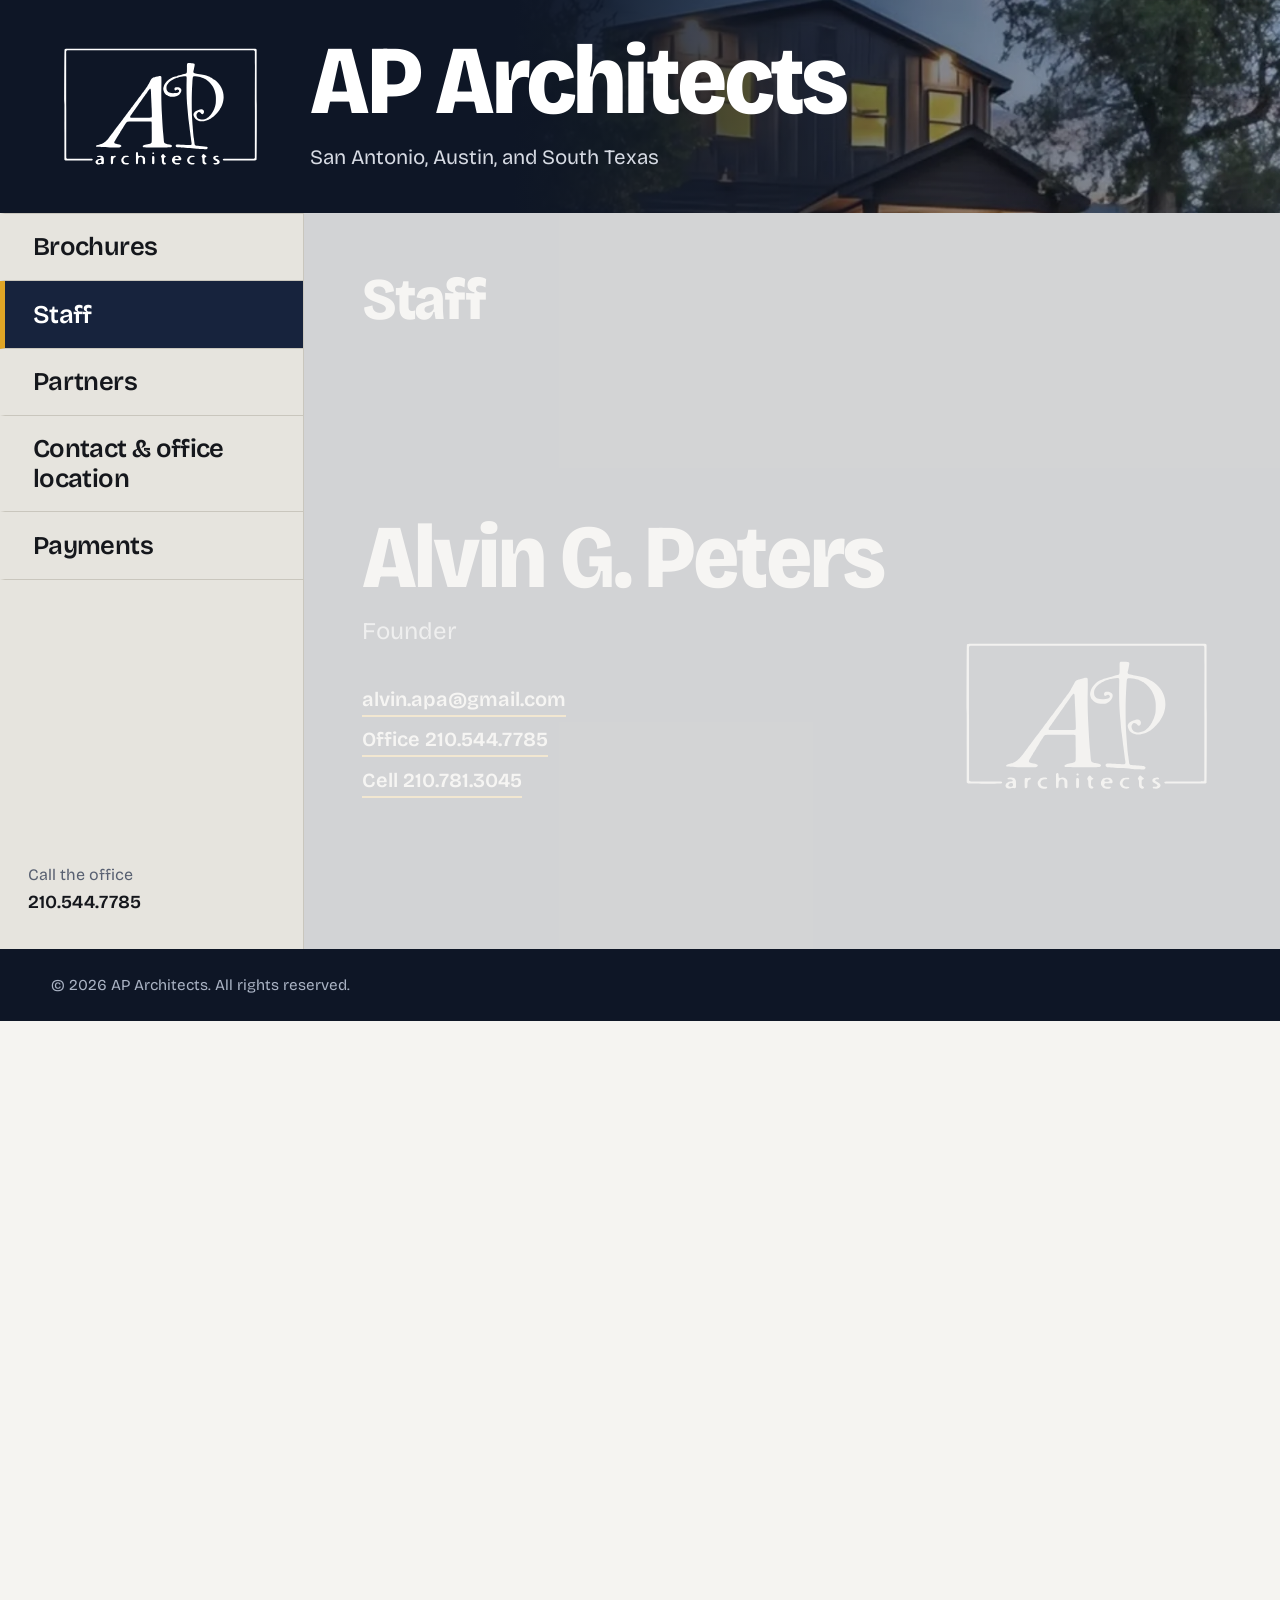
==== commit 63337355: "Add files via upload" ====
--- a/about.html
+++ b/about.html
@@ -1,146 +1,2 @@
-<!doctype html>
-<html lang="en">
-<head>
-<meta charset="utf-8">
-<title>About | AP Architects</title>
-<meta name="description" content="Founded in 1998 by Alvin G. Peters, AP Architects is a small, people-oriented architecture firm serving San Antonio and the Texas Hill Country.">
-<meta name="viewport" content="width=device-width, initial-scale=1">
-<link rel="canonical" href="https://aparchitects-demo.example/about.html">
-<meta property="og:type" content="website">
-<meta property="og:site_name" content="AP Architects">
-<meta property="og:title" content="About | AP Architects">
-<meta property="og:description" content="Founded in 1998 by Alvin G. Peters — a small, people-oriented architecture firm in San Antonio, TX.">
-<meta property="og:image" content="og-cover.webp">
-<meta name="twitter:card" content="summary_large_image">
-<meta name="robots" content="index, follow, max-image-preview:large">
-<link rel="icon" href="favicon-32.png" type="image/png">
-<link rel="manifest" href="site.webmanifest">
-<link rel="preconnect" href="https://fonts.googleapis.com">
-<link rel="preconnect" href="https://fonts.gstatic.com" crossorigin>
-<link rel="stylesheet" href="https://fonts.googleapis.com/css2?family=Cormorant+Garamond:ital,wght@0,400;0,500;0,600;1,400;1,500&family=Jost:wght@300;400;500&display=swap">
-<link rel="stylesheet" href="styles.css?v=20261027">
-</head>
-<body>
-<a class="skip-link" href="#main">Skip to content</a>
-
-<header class="nav">
-  <div class="container">
-    <a class="nav-brand" href="index.html"><img src="logo-nav.webp" alt="AP Architects" class="brand-logo"></a>
-    <nav class="nav-links" aria-label="Primary">
-      <a href="index.html">Home</a>
-      <a href="portfolio.html">Portfolio</a>
-      <a href="services.html">Services</a>
-      <a href="about.html" aria-current="page">About</a>
-      <a href="contact.html">Contact</a>
-    </nav>
-    <a class="btn btn-primary nav-cta" href="contact.html">Start a project</a>
-    <button class="nav-toggle" aria-label="Menu" aria-expanded="false"><span></span><span></span><span></span></button>
-  </div>
-</header>
-<div class="mobile-menu">
-  <a href="index.html">Home</a>
-  <a href="portfolio.html">Portfolio</a>
-  <a href="services.html">Services</a>
-  <a href="about.html">About</a>
-  <a href="contact.html">Contact</a>
-</div>
-
-<main id="main">
-  <section class="page-header">
-    <div class="container">
-      <p class="eyebrow reveal">About</p>
-      <h1 class="reveal" style="margin-top:.6rem; max-width:18ch;">A small studio, deliberately.</h1>
-    </div>
-  </section>
-
-  <section class="section-tight">
-    <div class="container">
-      <div class="manifesto">
-        <p class="manifesto-num reveal">Since 1998</p>
-        <div class="reveal">
-          <p class="lede">Founded in 1998 by Alvin G. Peters, AP Architects has built a diverse portfolio of commercial and residential projects across San Antonio and the Hill Country. We work as collaborative teams that stay with our projects through occupancy — because a building isn't finished when the drawings are stamped, it's finished when the people using it are settled in.</p>
-          <p class="lede" style="margin-top:1.2rem;">We're privileged to work with our clients and their communities, and we take seriously our responsibility to the public trust, to diverse stakeholders, to the environment, and to each other. Our small size is a choice: it's what lets us give every project the care and attention it needs.</p>
-        </div>
-      </div>
-    </div>
-  </section>
-
-  <section class="arch-band reveal">
-    <img src="about-office-cafe.webp" alt="Blue booths, white tables, and a planter wall under black pendant lights in an office café" width="1200" height="1192" loading="lazy">
-  </section>
-
-  <section class="section-tight" style="background:var(--paper); border-top:1px solid var(--line); border-bottom:1px solid var(--line);">
-    <div class="container">
-      <p class="eyebrow reveal">Team</p>
-      <h2 class="reveal" style="margin-top:.6rem; margin-bottom:2.5rem; max-width:20ch;">Architects and intern-architects, working together</h2>
-      <div class="team-grid">
-        <div class="team-card reveal">
-          <div class="art-block" data-art="1" data-art-tag="Founder"></div>
-          <h3>Alvin G. Peters</h3>
-          <p class="role">Founder &amp; Principal Architect</p>
-        </div>
-        <div class="team-card reveal">
-          <div class="art-block" data-art="2" data-art-tag="Team"></div>
-          <h3>Design Team</h3>
-          <p class="role">Architects &amp; Intern-Architects</p>
-        </div>
-        <div class="team-card reveal">
-          <div class="art-block" data-art="3" data-art-tag="Team"></div>
-          <h3>Construction Administration</h3>
-          <p class="role">On-site through occupancy</p>
-        </div>
-      </div>
-      <p class="form-note" style="margin-top:1.5rem;">Placeholder cards — swap in real team headshots and bios before launch.</p>
-    </div>
-  </section>
-
-  <section class="cta-band">
-    <div class="container">
-      <p class="eyebrow reveal" style="color:var(--bg); opacity:.75;">Work with us</p>
-      <h2 class="reveal" style="margin:.8rem auto 1.6rem; max-width:22ch;">Let's talk about your site.</h2>
-      <a class="btn btn-primary reveal" href="contact.html">Get in touch</a>
-    </div>
-  </section>
-</main>
-
-<footer class="footer">
-  <div class="container">
-    <div class="footer-grid">
-      <div class="footer-col">
-        <div class="footer-brand"><img src="logo.webp" alt="AP Architects" class="footer-logo"></div>
-        <p>People-oriented architecture in the Greater San Antonio area since 1998.</p>
-      </div>
-      <div class="footer-col">
-        <h4>Studio</h4>
-        <a href="about.html">About</a>
-        <a href="portfolio.html">Portfolio</a>
-        <a href="services.html">Services</a>
-      </div>
-      <div class="footer-col">
-        <h4>Contact</h4>
-        <a data-brand-phone href="tel:"></a>
-        <a data-brand-email href="mailto:"></a>
-        <p data-brand-address></p>
-      </div>
-      <div class="footer-col">
-        <h4>Hours</h4>
-        <p data-brand-hours></p>
-      </div>
-    </div>
-    <div class="footer-bottom">
-      <span>© 2026 AP Architects LLC. Demo site prepared by EdgeBeyond Solutions.</span>
-      <div class="footer-social">
-        <a href="https://www.facebook.com/profile.php?id=61563874262876" target="_blank" rel="noopener">Facebook</a>
-        <a href="https://www.instagram.com/ap_architects_sa/" target="_blank" rel="noopener">Instagram</a>
-        <a href="https://www.linkedin.com/in/alvinpeters/" target="_blank" rel="noopener">LinkedIn</a>
-      </div>
-    </div>
-  </div>
-</footer>
-
-<script defer src="gsap.min.js"></script>
-<script defer src="ScrollTrigger.min.js"></script>
-<script defer src="manifest.js"></script>
-<script defer src="main.js?v=20261027"></script>
-</body>
-</html>
+<!DOCTYPE html>
+<html lang="en"><head><meta charset="utf-8"><title>AP Architects</title><meta name="robots" content="noindex"><meta http-equiv="refresh" content="0; url=index.html#staff"><link rel="canonical" href="https://edgebeyondsolutions.github.io/A-P-Arch/"></head><body><p><a href="index.html#staff">Continue to AP Architects</a></p></body></html>
